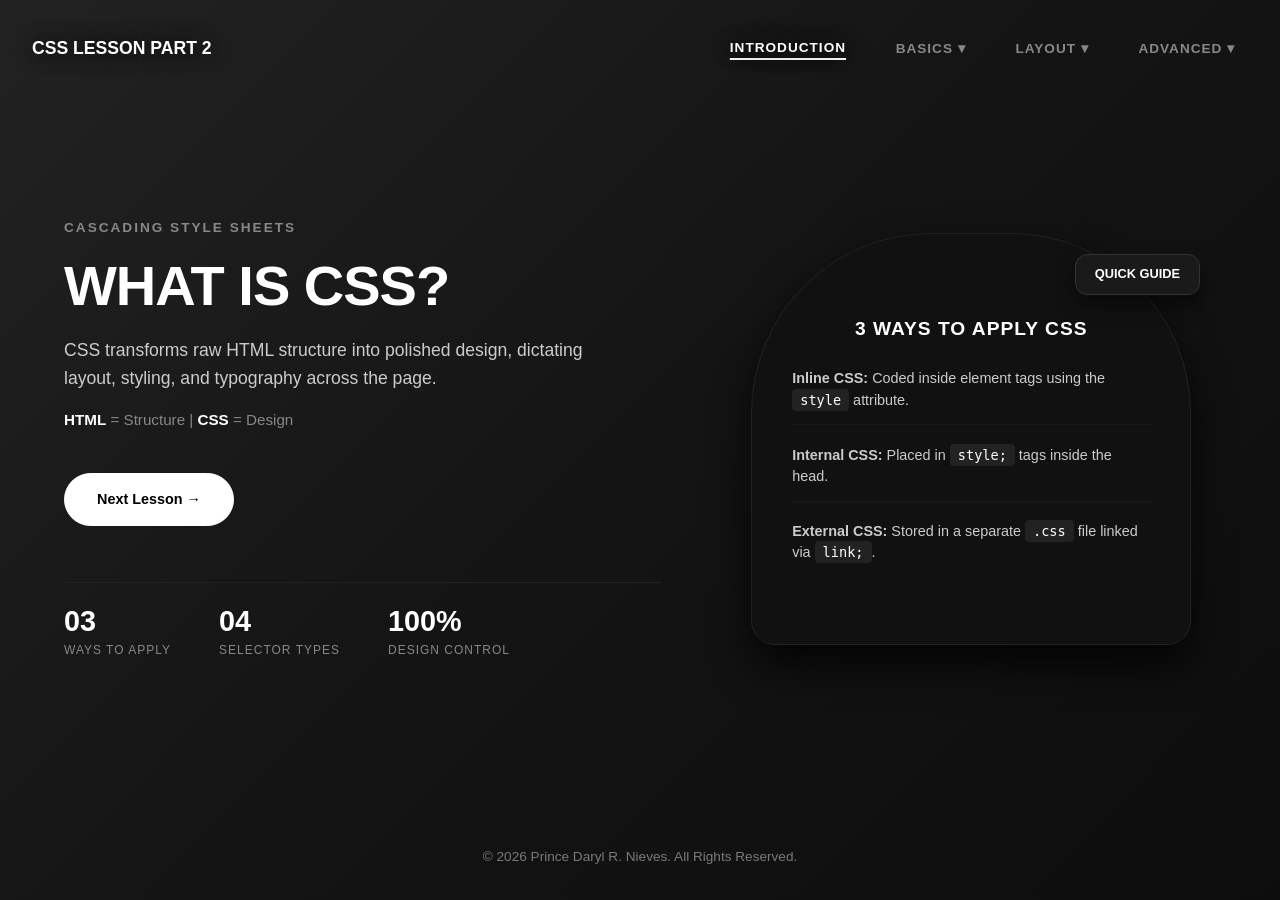
==== index.html @ ae871310 "Add files via upload" ====
<!DOCTYPE html>
<html lang="en">
<head>
    <meta charset="UTF-8">
    <meta name="viewport" content="width=device-width, initial-scale=1.0">
    <title>Introduction - CSS Lesson Part 2</title>
    <link rel="stylesheet" href="css/style.css">
</head>
<body>
    <!-- Header Section -->
    <header class="navbar">
        <div class="logo">
            <h2>CSS LESSON PART 2</h2>
        </div>
        <nav class="nav-links">
            <a href="index.html" class="active">INTRODUCTION</a>

            <!-- Dropdown 1 -->
            <div class="dropdown">
                <button class="dropbtn">BASICS ▾</button>
                <div class="dropdown-content">
                    <a href="pages/selectors.html">SELECTORS</a>
                    <a href="pages/properties.html">PROPERTIES</a>
                    <a href="pages/gradients.html">GRADIENTS</a>
                </div>
            </div>

            <!-- Dropdown 2 -->
            <div class="dropdown">
                <button class="dropbtn">LAYOUT ▾</button>
                <div class="dropdown-content">
                    <a href="pages/box-model.html">BOX MODEL</a>
                    <a href="pages/positioning.html">POSITIONING</a>
                    <a href="pages/display-flex.html">DISPLAY & FLEX</a>
                </div>
            </div>

            <!-- Dropdown 3 -->
            <div class="dropdown">
                <button class="dropbtn">ADVANCED ▾</button>
                <div class="dropdown-content">
                    <a href="pages/lists-links.html">LISTS & PSEUDO</a>
                    <a href="pages/pseudo-elements.html">PSEUDO-ELEMENTS</a>
                    <a href="pages/transforms-transitions.html">TRANSFORMS</a>
                </div>
            </div>
        </nav>
    </header>

    <!-- Main Section -->
    <main class="hero-container">
        <!-- Left Content -->
        <div class="hero-left">
            <p class="tagline">Cascading Style Sheets</p>
            <h1 class="main-title">What is CSS?</h1>
            <p class="description">CSS transforms raw HTML structure into polished design, dictating layout, styling, and typography across the page.</p>
            <p class="sub-description"><strong>HTML</strong> = Structure | <strong>CSS</strong> = Design</p>
            
            <div class="action-group">
                <a href="pages/selectors.html" class="cta-button">Next Lesson →</a>
            </div>

            <!-- Stats Bar -->
            <div class="stats-bar">
                <div class="stat-item">
                    <h4>03</h4>
                    <p>WAYS TO APPLY</p>
                </div>
                <div class="stat-item">
                    <h4>04</h4>
                    <p>SELECTOR TYPES</p>
                </div>
                <div class="stat-item">
                    <h4>100%</h4>
                    <p>DESIGN CONTROL</p>
                </div>
            </div>
        </div>

        <!-- Right Content -->
        <div class="hero-right">
            <div class="preview-card">
                <div class="floating-badge">QUICK GUIDE</div>
                <h3>3 Ways to Apply CSS</h3>
                <ul>
                    <li><strong>Inline CSS:</strong> Coded inside element tags using the <code>style</code> attribute.</li>
                    <li><strong>Internal CSS:</strong> Placed in <code>style;</style></code> tags inside the head.</li>
                    <li><strong>External CSS:</strong> Stored in a separate <code>.css</code> file linked via <code>link;</code>.</li>
                </ul>
            </div>
        </div>
    </main>

    <!-- Footer Section -->
    <footer>
        <p>© 2026 Prince Daryl R. Nieves. All Rights Reserved.</p>
    </footer>
</body>
</html>
---- css/style.css ----
/* Universal Styles */
* {
    margin: 0;
    padding: 0;
    box-sizing: border-box;
    font-family: Arial, Helvetica, sans-serif;
}

/* Body Styles */
body {
    background: linear-gradient(135deg, #222222 0%, #141414 50%, #0d0d0d 100%);
    color: #e0e0e0;
    line-height: 1.6;
    min-height: 100vh;
    display: flex;
    flex-direction: column;
}

/* Navigation Styles */
.navbar {
    position: sticky;
    top: 0;
    z-index: 1000;
    display: flex;
    justify-content: space-between;
    align-items: center;
    padding: 1.8rem 2rem;
    background-color: transparent;
    text-shadow: 0 0 20px rgb(0, 0, 0);
}

.logo h2 {
    font-size: 1.1rem;
    font-weight: 800;
    text-transform: uppercase;
    color: #ffffff;
}

.nav-links {
    display: flex;
    align-items: center;
    gap: 1.5rem;
}

.nav-links > a {
    color: #888888;
    text-decoration: none;
    font-size: 0.85rem;
    font-weight: 700;
    text-transform: uppercase;
    letter-spacing: 1px;
    padding: 0.5rem 0.8rem;
    transition: color 0.2s ease;
}

.nav-links > a:hover,
.nav-links > a.active {
    color: #ffffff;
    text-decoration: underline;
    text-underline-offset: 6px;
    text-decoration-thickness: 2px;
}

.dropdown {
    position: relative;
    display: inline-block;
}

.dropbtn {
    background: transparent;
    color: #888888;
    padding: 0.5rem 0.8rem;
    font-size: 0.85rem;
    font-weight: 700;
    text-transform: uppercase;
    letter-spacing: 1px;
    border: none;
    cursor: pointer;
    font-family: inherit;
    transition: color 0.2s ease;
}

.dropdown:hover .dropbtn,
.dropbtn.active {
    color: #ffffff;
}

.dropdown-content {
    display: none;
    position: absolute;
    top: 100%;
    left: 0;
    min-width: 220px;
    background-color: #141414;
    border: 1px solid #222222;
    border-radius: 8px;
    box-shadow: 0 10px 25px rgba(0, 0, 0, 0.8);
    z-index: 1001;
    overflow: hidden;
}

.dropdown:last-child .dropdown-content {
    left: auto;
    right: 0;
}

.dropdown-content a {
    color: #aaaaaa;
    padding: 0.8rem 1.2rem;
    text-decoration: none; 
    display: block;
    font-size: 0.78rem;
    font-weight: 600;
    margin-left: 0;
    text-transform: uppercase;
    letter-spacing: 0.5px;
    white-space: nowrap;
    transition: all 0.2s ease;
}

.dropdown-content a:hover,
.dropdown-content a.active {
    background-color: transparent;
    color: #ffffff;
    text-decoration: underline;
    text-underline-offset: 6px;
    text-decoration-thickness: 2px;
    padding-left: 1.2rem;
}

.dropdown:hover .dropdown-content {
    display: block;
}

/* Main Styles */
.hero-container {
    max-width: 1200px;
    width: 90%;
    margin: 2rem auto 4rem auto;
    display: flex;
    align-items: center;
    justify-content: space-between;
    gap: 4rem;
    flex: 1;
}

.hero-left {
    flex: 1.1;
}

.tagline {
    font-size: 0.85rem;
    text-transform: uppercase;
    letter-spacing: 2px;
    color: #888888;
    margin-bottom: 1rem;
    font-weight: 700;
}

.main-title {
    color: #ffffff;
    font-size: 3.5rem;
    font-weight: 900;
    letter-spacing: -1px;
    margin-bottom: 1.2rem;
    line-height: 1.1;
    text-transform: uppercase;
}

.description {
    font-size: 1.1rem;
    color: #cccccc;
    margin-bottom: 1rem;
    line-height: 1.6;
    max-width: 540px;
}

.sub-description {
    font-size: 0.95rem;
    color: #888888;
    margin-bottom: 2.5rem;
}

.sub-description strong {
    color: #ffffff;
}

.action-group {
    display: flex;
    align-items: center;
    gap: 1.5rem;
    margin-bottom: 3.5rem;
}

.cta-button {
    display: inline-block;
    background-color: #ffffff;
    color: #000000;
    padding: 0.9rem 2rem;
    text-decoration: none;
    font-weight: 700;
    font-size: 0.9rem;
    border-radius: 50px;
    transition: all 0.2s ease;
    border: 1px solid #ffffff;
}

.cta-button:hover {
    background-color: transparent;
    color: #ffffff;
}

.stats-bar {
    display: flex;
    gap: 3rem;
    padding-top: 1.5rem;
    border-top: 1px solid #222222;
}

.stat-item h4 {
    font-size: 1.8rem;
    font-weight: 800;
    color: #ffffff;
    line-height: 1;
    margin-bottom: 0.3rem;
}

.stat-item p {
    font-size: 0.75rem;
    text-transform: uppercase;
    letter-spacing: 1px;
    color: #888888;
}

.hero-right {
    flex: 0.9;
    display: flex;
    justify-content: center;
}

.preview-card {
    background: #111111;
    border: 1px solid #222222;
    padding: 3rem 2.5rem;
    border-radius: 180px 180px 24px 24px;
    width: 100%;
    max-width: 440px;
    box-shadow: 0 20px 40px rgba(0, 0, 0, 0.8);
    position: relative;
}

.preview-card h3 {
    text-transform: uppercase;
    font-size: 1.2rem;
    font-weight: 800;
    color: #ffffff;
    margin-top: 2rem;
    margin-bottom: 1.5rem;
    text-align: center;
    letter-spacing: 1px;
}

.preview-card p {
    color: #888888;
    font-size: 0.9rem;
    text-align: center;
}

.preview-card ul {
    list-style: none;
}

.preview-card li {
    margin-bottom: 1.2rem;
    font-size: 0.9rem;
    line-height: 1.5;
    color: #cccccc;
    padding-bottom: 0.8rem;
    border-bottom: 1px solid #1a1a1a;
}

.preview-card li:last-child {
    border-bottom: none;
}

code {
    background: #222222;
    color: #ffffff;
    padding: 3px 8px;
    border-radius: 4px;
    font-family: monospace;
    font-size: 0.85rem;
}

/* Floating Badge */
.floating-badge {
    position: absolute;
    top: 20px;
    right: -10px;
    background-color: #1a1a1a;
    border: 1px solid #333333;
    padding: 0.6rem 1.2rem;
    border-radius: 12px;
    font-size: 0.8rem;
    color: #ffffff;
    box-shadow: 0 10px 20px rgba(0,0,0,0.5);
    font-weight: 600;
}

/* Footer Styles */
footer {
    opacity: 0.5;
    text-align: center;
    padding: 2rem;
    font-size: 0.85rem;
}
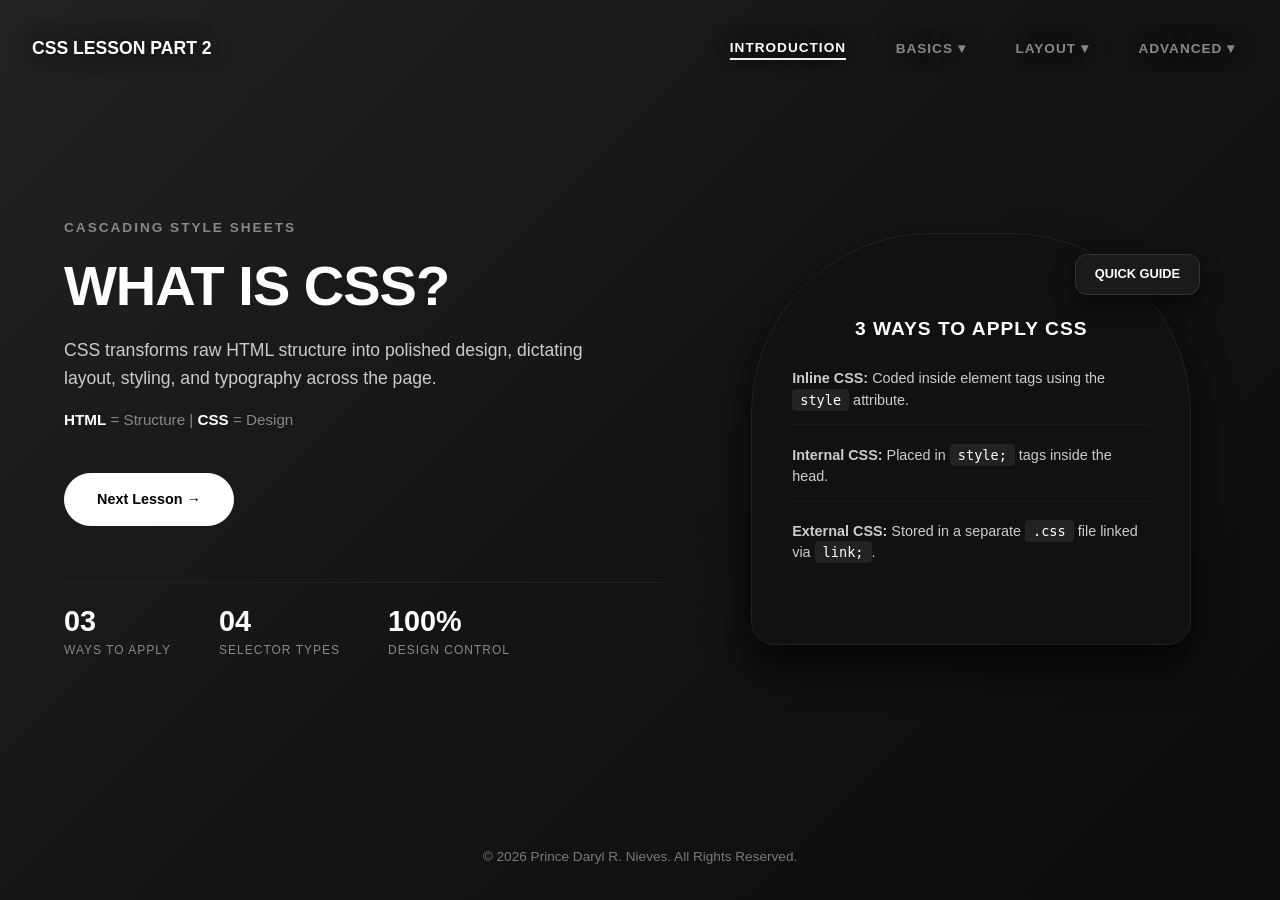
==== commit 398a3a25: "Add files via upload" ====
--- a/index.html
+++ b/index.html
@@ -32,6 +32,7 @@
                     <a href="pages/box-model.html">BOX MODEL</a>
                     <a href="pages/positioning.html">POSITIONING</a>
                     <a href="pages/display-flex.html">DISPLAY & FLEX</a>
+                    <a href="pages/semantics.html">SEMANTICS</a>
                 </div>
             </div>
 
--- a/css/style.css
+++ b/css/style.css
@@ -78,6 +78,7 @@
     cursor: pointer;
     font-family: inherit;
     transition: color 0.2s ease;
+    text-shadow: 0 0 20px rgb(0, 0, 0);
 }
 
 .dropdown:hover .dropbtn,
